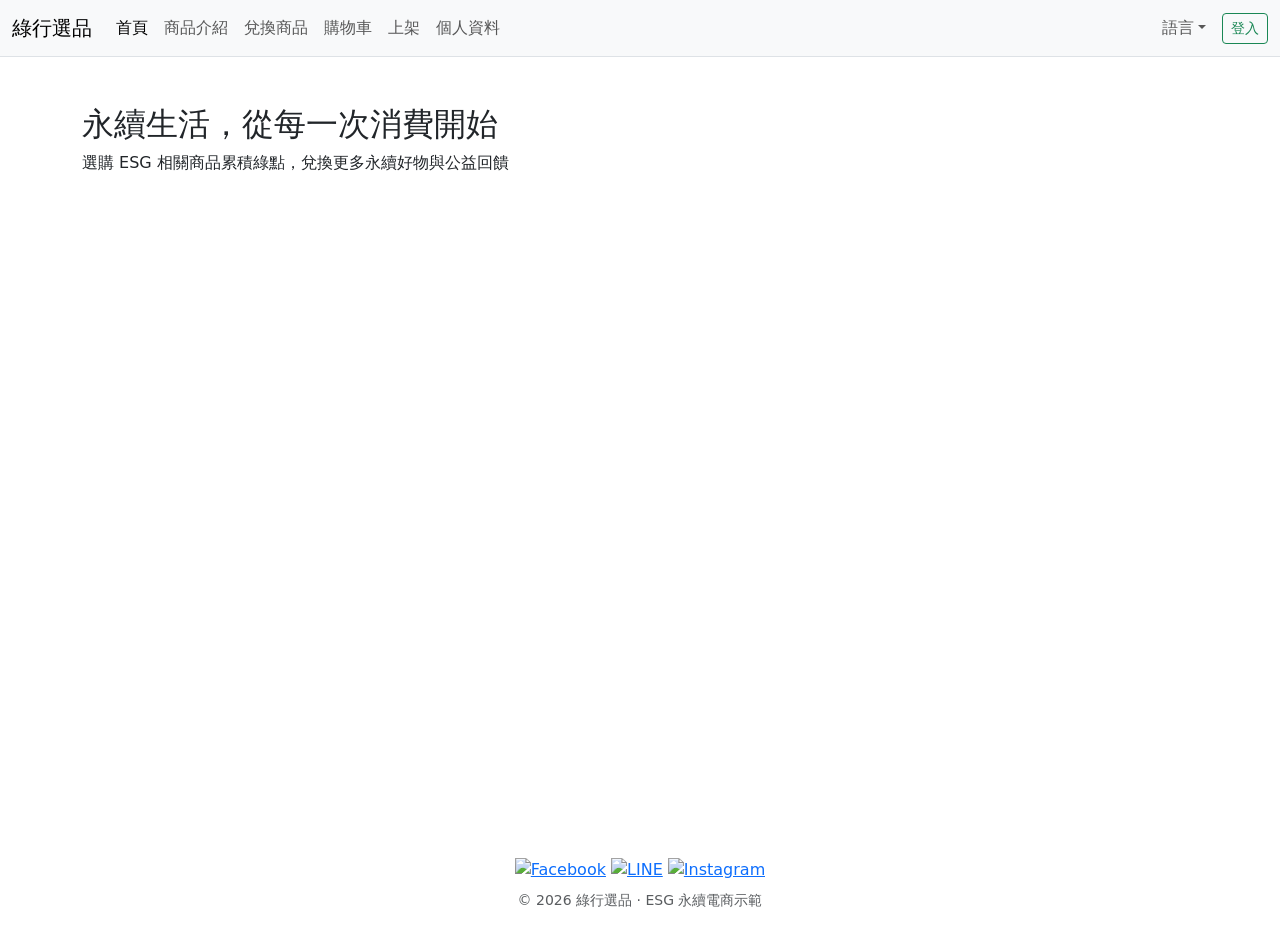
==== index.html @ 92b8b448 "Add files via upload" ====
<!DOCTYPE html>
<html lang="zh-Hant">

<head>
    <meta charset="UTF-8">
    <meta name="viewport" content="width=device-width, initial-scale=1.0">
    <title>ESG 永續選品｜首頁</title>
    <link href="https://cdn.jsdelivr.net/npm/bootstrap@5.3.0-alpha1/dist/css/bootstrap.min.css" rel="stylesheet">
    <link href="https://cdn.jsdelivr.net/npm/aos@2.3.4/dist/aos.css" rel="stylesheet">
    <link href="css/style.css" rel="stylesheet">
    <link href="css/components.css" rel="stylesheet">
</head>

<body data-page="home">
    <nav class="navbar navbar-expand-lg navbar-light bg-light border-bottom">
        <div class="container-fluid">
            <a class="navbar-brand" href="index.html" id="nav-brand">綠行選品</a>
            <button class="navbar-toggler" type="button" data-bs-toggle="collapse" data-bs-target="#navbarNav"
                aria-controls="navbarNav" aria-expanded="false" aria-label="Toggle navigation">
                <span class="navbar-toggler-icon"></span>
            </button>
            <div class="collapse navbar-collapse" id="navbarNav">
                <ul class="navbar-nav me-auto mb-2 mb-lg-0">
                    <li class="nav-item">
                        <a class="nav-link active" data-nav="home" href="index.html" id="nav-home"
                            aria-current="page">首頁</a>
                    </li>
                    <li class="nav-item">
                        <a class="nav-link" data-nav="products" href="products.html" id="nav-products">商品介紹</a>
                    </li>
                    <li class="nav-item">
                        <a class="nav-link" data-nav="redeem" href="redeem.html" id="nav-redeem">兌換商品</a>
                    </li>
                    <li class="nav-item">
                        <a class="nav-link" data-nav="cart" href="cart.html" id="nav-cart">購物車</a>
                    </li>
                    <li class="nav-item">
                        <a class="nav-link" data-nav="sell" href="sell.html" id="nav-sell">上架</a>
                    </li>
                    <li class="nav-item">
                        <a class="nav-link" data-nav="profile" href="profile.html" id="nav-profile">個人資料</a>
                    </li>
                </ul>
                <ul class="navbar-nav ms-auto align-items-lg-center flex-wrap gap-2">
                    <li class="nav-item dropdown">
                        <a class="nav-link dropdown-toggle" href="#" id="languageDropdown" role="button"
                            data-bs-toggle="dropdown" aria-expanded="false" data-i18n="nav.language">語言</a>
                        <ul class="dropdown-menu dropdown-menu-end" aria-labelledby="languageDropdown">
                            <li><a class="dropdown-item" href="#" data-set-lang="zh">中文</a></li>
                            <li><a class="dropdown-item" href="#" data-set-lang="en">English</a></li>
                        </ul>
                    </li>
                    <li class="nav-item py-1 py-lg-0">
                        <button type="button" class="btn btn-sm btn-outline-success text-nowrap" id="nav-auth-btn">登入</button>
                    </li>
                </ul>
            </div>
        </div>
    </nav>

    <main class="container mt-4">
        <div class="image-overlay mt-3">
            <img src="picture/index.webp" alt="" class="img-fluid rounded">
            <div class="overlay-text">
                <h2 id="welcome-text">永續生活，從每一次消費開始</h2>
                <p id="description-text">選購 ESG 相關商品累積綠點，兌換更多永續好物與公益回饋</p>
            </div>
        </div>

        <div class="container mt-5 new-section" data-aos="fade-up">
            <div class="row align-items-center">
                <div class="col-md-6" data-aos="fade-up" data-aos-delay="100">
                    <img src="picture/rollercoaster.jpg" alt="" class="img-fluid rounded shadow-sm">
                </div>
                <div class="col-md-6" data-aos="fade-up" data-aos-delay="200">
                    <span class="points-badge" id="badge-esg">Environment · Social · Governance</span>
                    <h3 class="section-heading" id="esg1">精選 ESG 商品，看得見的責任</h3>
                    <p id="esg2"></p>
                </div>
            </div>
        </div>

        <div class="container mt-5 new-section" data-aos="fade-up">
            <div class="row align-items-center">
                <div class="col-md-6 order-md-2" data-aos="fade-up" data-aos-delay="100">
                    <img src="picture/carousel.jpg" alt="" class="img-fluid rounded shadow-sm">
                </div>
                <div class="col-md-6 order-md-1" data-aos="fade-up" data-aos-delay="200">
                    <h3 class="section-heading" id="points1">購物累積綠點，兌換更聰明</h3>
                    <p id="points2"></p>
                </div>
            </div>
        </div>

        <div class="container mt-5 new-section" data-aos="fade-up">
            <div class="row align-items-center">
                <div class="col-md-6" data-aos="fade-up" data-aos-delay="100">
                    <img src="picture/food.avif" alt="" class="img-fluid rounded shadow-sm">
                </div>
                <div class="col-md-6" data-aos="fade-up" data-aos-delay="200">
                    <h3 class="section-heading" id="local1">食農與在地，低碳日常提案</h3>
                    <p id="local2"></p>
                </div>
            </div>
        </div>

        <div class="container mt-5 new-section" data-aos="fade-up">
            <div class="row align-items-center">
                <div class="col-md-6 order-md-2" data-aos="fade-up" data-aos-delay="100">
                    <h3 class="section-heading" id="redeem1">兌換專區：點數變成下一個好的行動</h3>
                    <p id="redeem2"></p>
                </div>
                <div class="col-md-6 order-md-1" data-aos="fade-up" data-aos-delay="200">
                    <img src="picture/souvenir.jfif" alt="" class="img-fluid rounded shadow-sm">
                </div>
            </div>
        </div>

        <section id="browse-products" class="mt-5 mb-5" data-aos="fade-up">
            <h2 class="section-heading mb-3" id="browse-title">商品瀏覽</h2>
            <p class="text-muted" id="browse-hint">更多品項見商品介紹頁（圖片可日後替換）。</p>
            <div class="row g-3 product-grid">
                <div class="col-md-4">
                    <a href="products.html" class="text-decoration-none text-reset">
                        <div class="card h-100 border-0 shadow-sm">
                            <img src="picture/薯條.jpg" class="card-img-top" alt="">
                            <div class="card-body">
                                <p class="card-text small text-muted mb-0">薯條 · $40</p>
                            </div>
                        </div>
                    </a>
                </div>
                <div class="col-md-4">
                    <a href="products.html" class="text-decoration-none text-reset">
                        <div class="card h-100 border-0 shadow-sm">
                            <img src="picture/飲料.jpg" class="card-img-top" alt="">
                            <div class="card-body">
                                <p class="card-text small text-muted mb-0">飲料 · $40</p>
                            </div>
                        </div>
                    </a>
                </div>
                <div class="col-md-4">
                    <a href="products.html" class="text-decoration-none text-reset">
                        <div class="card h-100 border-0 shadow-sm">
                            <img src="picture/水壺.jpg" class="card-img-top" alt="">
                            <div class="card-body">
                                <p class="card-text small text-muted mb-0">水壺 · $250</p>
                            </div>
                        </div>
                    </a>
                </div>
            </div>
        </section>
    </main>

    <footer class="site-footer text-center py-4">
        <div class="container">
            <div class="social-icons mb-2">
                <a href="#"><img src="https://img.icons8.com/ios-filled/24/000000/facebook-new.png" alt="Facebook" /></a>
                <a href="#"><img src="https://img.icons8.com/ios-filled/24/000000/line-me.png" alt="LINE" /></a>
                <a href="#"><img src="https://img.icons8.com/ios-filled/24/000000/instagram-new.png" alt="Instagram" /></a>
            </div>
            <p class="text-muted small mb-0">&copy; 2026 綠行選品 · ESG 永續電商示範</p>
        </div>
    </footer>

    <script src="https://cdn.jsdelivr.net/npm/bootstrap@5.3.0-alpha1/dist/js/bootstrap.bundle.min.js"></script>
    <script src="https://cdn.jsdelivr.net/npm/aos@2.3.4/dist/aos.js"></script>
    <script src="js/greenmart-core.js"></script>
    <script>
        (async function () {
            const lang = GreenMart.getLang();
            const t = await GreenMart.loadTranslations(lang);
            GreenMart.applyNavLabels(t);
            GreenMart.wireNavLang();
            GreenMart.setActiveNav();
            GreenMart.attachAuthNav(t);
            document.title = t.home.title;
            function set(id, text) {
                const node = document.getElementById(id);
                if (node) node.textContent = text;
            }
            set('welcome-text', t.home.welcome);
            set('description-text', t.home.description);
            set('badge-esg', t.home.badgeEsg);
            set('esg1', t.home.esg1);
            set('esg2', t.home.esg2);
            set('points1', t.home.points1);
            set('points2', t.home.points2);
            set('local1', t.home.local1);
            set('local2', t.home.local2);
            set('redeem1', t.home.redeem1);
            set('redeem2', t.home.redeem2);
            set('browse-title', t.home.browseTitle);
            set('browse-hint', t.home.browseHint);
            if (typeof AOS !== 'undefined') {
                AOS.init({ duration: 1000, easing: 'ease-in-out', once: false });
            }
        })();
    </script>
</body>

</html>
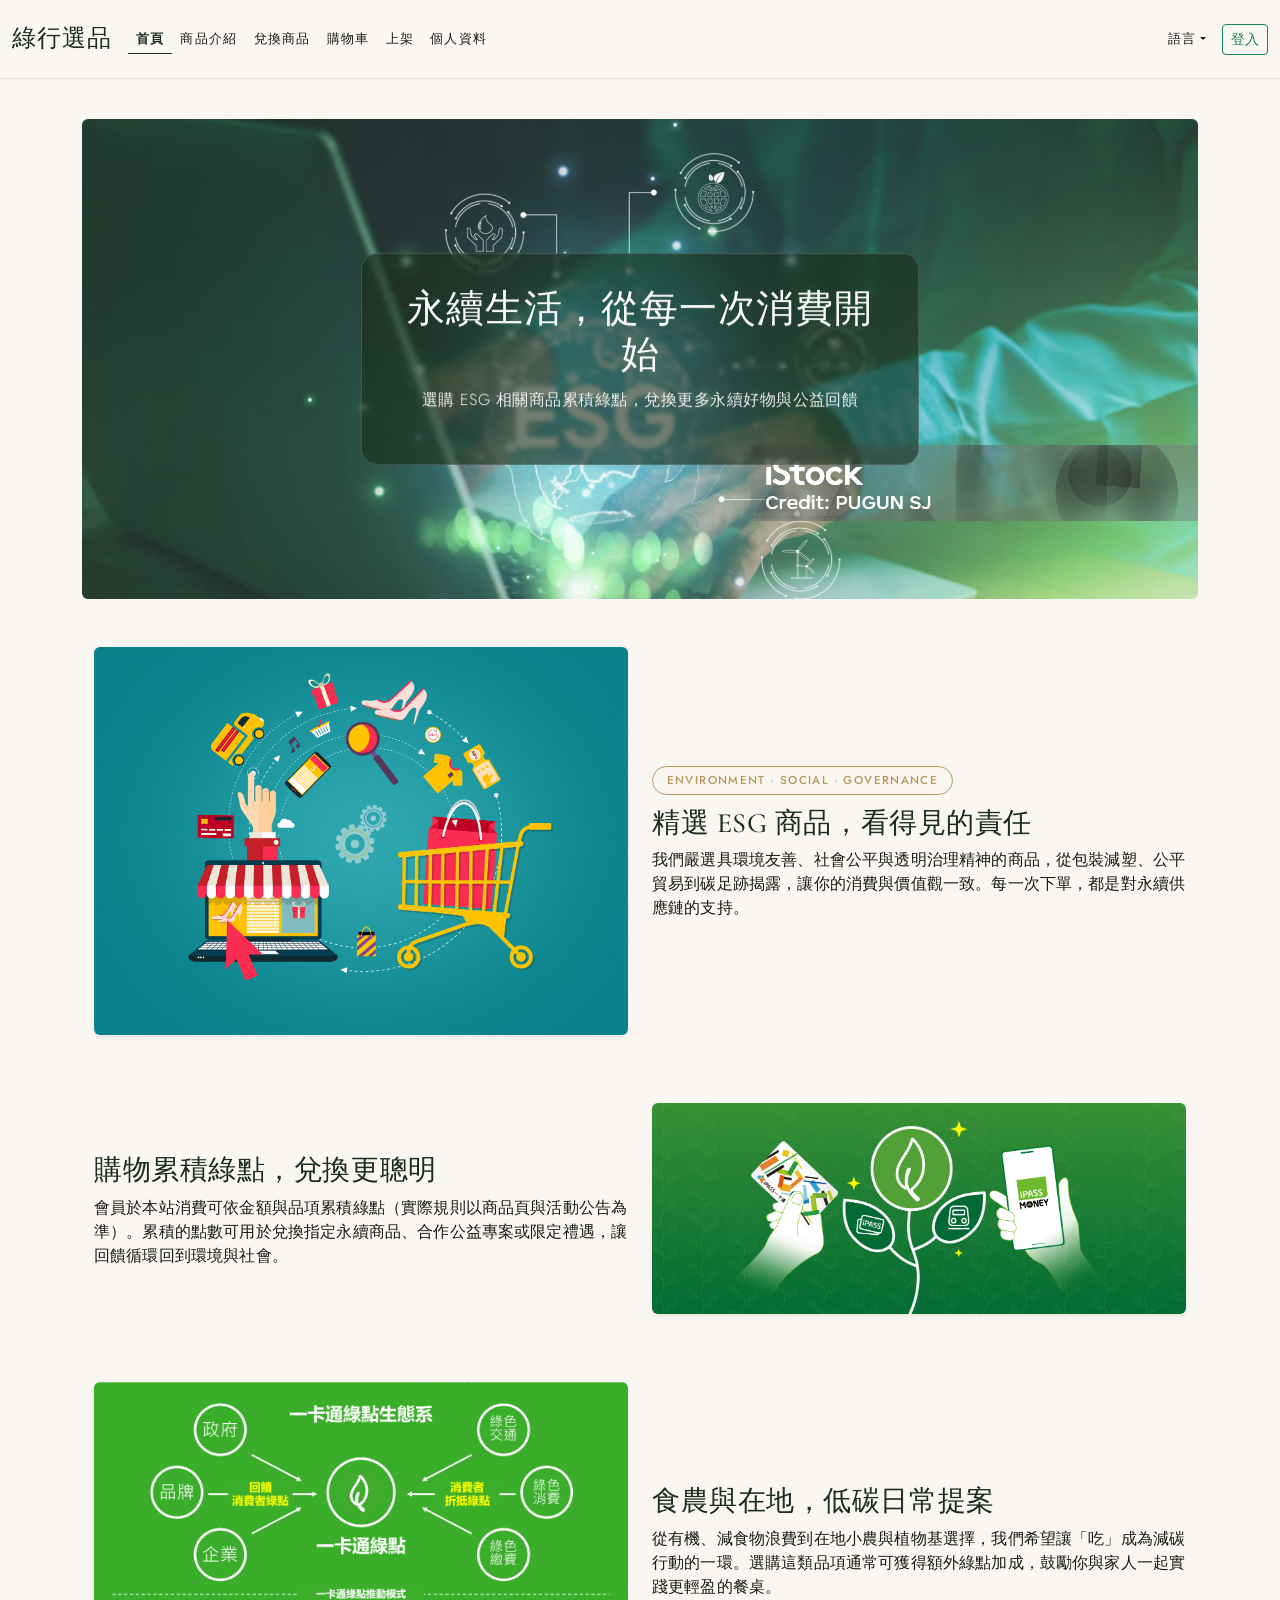
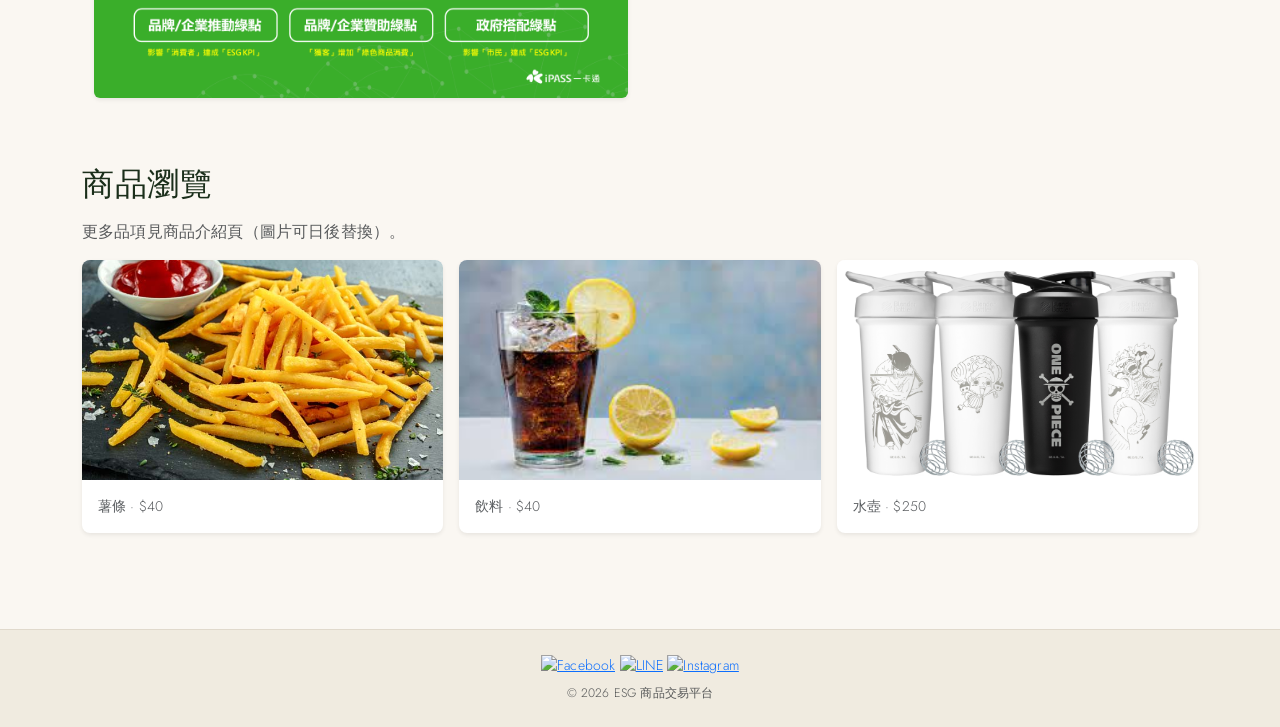
==== commit 420b1701: "更改index.html" ====
--- a/index.html
+++ b/index.html
@@ -4,7 +4,7 @@
 <head>
     <meta charset="UTF-8">
     <meta name="viewport" content="width=device-width, initial-scale=1.0">
-    <title>ESG 永續選品｜首頁</title>
+    <title>ESG 商品交易平台｜首頁</title>
     <link href="https://cdn.jsdelivr.net/npm/bootstrap@5.3.0-alpha1/dist/css/bootstrap.min.css" rel="stylesheet">
     <link href="https://cdn.jsdelivr.net/npm/aos@2.3.4/dist/aos.css" rel="stylesheet">
     <link href="css/style.css" rel="stylesheet">
@@ -14,7 +14,7 @@
 <body data-page="home">
     <nav class="navbar navbar-expand-lg navbar-light bg-light border-bottom">
         <div class="container-fluid">
-            <a class="navbar-brand" href="index.html" id="nav-brand">綠行選品</a>
+            <a class="navbar-brand" href="index.html" id="nav-brand">ESG 商品交易平台</a>
             <button class="navbar-toggler" type="button" data-bs-toggle="collapse" data-bs-target="#navbarNav"
                 aria-controls="navbarNav" aria-expanded="false" aria-label="Toggle navigation">
                 <span class="navbar-toggler-icon"></span>
@@ -29,7 +29,7 @@
                         <a class="nav-link" data-nav="products" href="products.html" id="nav-products">商品介紹</a>
                     </li>
                     <li class="nav-item">
-                        <a class="nav-link" data-nav="redeem" href="redeem.html" id="nav-redeem">兌換商品</a>
+                        <a class="nav-link" data-nav="redeem" href="redeem.html" id="nav-redeem">綠點兌換</a>
                     </li>
                     <li class="nav-item">
                         <a class="nav-link" data-nav="cart" href="cart.html" id="nav-cart">購物車</a>
@@ -70,12 +70,12 @@
         <div class="container mt-5 new-section" data-aos="fade-up">
             <div class="row align-items-center">
                 <div class="col-md-6" data-aos="fade-up" data-aos-delay="100">
-                    <img src="picture/rollercoaster.jpg" alt="" class="img-fluid rounded shadow-sm">
+                    <img src="picture/buyandsell.png" alt="" class="img-fluid rounded shadow-sm">
                 </div>
                 <div class="col-md-6" data-aos="fade-up" data-aos-delay="200">
                     <span class="points-badge" id="badge-esg">Environment · Social · Governance</span>
                     <h3 class="section-heading" id="esg1">精選 ESG 商品，看得見的責任</h3>
-                    <p id="esg2"></p>
+                    <p id="esg2">我們嚴選具環境友善、社會公平與透明治理精神的商品，從包裝減塑、公平貿易到碳足跡揭露，讓你的消費與價值觀一致。每一次下單，都是對永續供應鏈的支持。</p>
                 </div>
             </div>
         </div>
@@ -83,11 +83,11 @@
         <div class="container mt-5 new-section" data-aos="fade-up">
             <div class="row align-items-center">
                 <div class="col-md-6 order-md-2" data-aos="fade-up" data-aos-delay="100">
-                    <img src="picture/carousel.jpg" alt="" class="img-fluid rounded shadow-sm">
+                    <img src="picture/ipassmoney.png" alt="" class="img-fluid rounded shadow-sm">
                 </div>
                 <div class="col-md-6 order-md-1" data-aos="fade-up" data-aos-delay="200">
                     <h3 class="section-heading" id="points1">購物累積綠點，兌換更聰明</h3>
-                    <p id="points2"></p>
+                    <p id="points2">會員於本站消費可依金額與品項累積綠點（實際規則以商品頁與活動公告為準）。累積的點數可用於兌換指定永續商品、合作公益專案或限定禮遇，讓回饋循環回到環境與社會。</p>
                 </div>
             </div>
         </div>
@@ -95,30 +95,18 @@
         <div class="container mt-5 new-section" data-aos="fade-up">
             <div class="row align-items-center">
                 <div class="col-md-6" data-aos="fade-up" data-aos-delay="100">
-                    <img src="picture/food.avif" alt="" class="img-fluid rounded shadow-sm">
+                    <img src="picture/ecology.png" alt="" class="img-fluid rounded shadow-sm">
                 </div>
                 <div class="col-md-6" data-aos="fade-up" data-aos-delay="200">
                     <h3 class="section-heading" id="local1">食農與在地，低碳日常提案</h3>
-                    <p id="local2"></p>
-                </div>
-            </div>
-        </div>
-
-        <div class="container mt-5 new-section" data-aos="fade-up">
-            <div class="row align-items-center">
-                <div class="col-md-6 order-md-2" data-aos="fade-up" data-aos-delay="100">
-                    <h3 class="section-heading" id="redeem1">兌換專區：點數變成下一個好的行動</h3>
-                    <p id="redeem2"></p>
-                </div>
-                <div class="col-md-6 order-md-1" data-aos="fade-up" data-aos-delay="200">
-                    <img src="picture/souvenir.jfif" alt="" class="img-fluid rounded shadow-sm">
+                    <p id="local2">從有機、減食物浪費到在地小農與植物基選擇，我們希望讓「吃」成為減碳行動的一環。選購這類品項通常可獲得額外綠點加成，鼓勵你與家人一起實踐更輕盈的餐桌。</p>
                 </div>
             </div>
         </div>
 
         <section id="browse-products" class="mt-5 mb-5" data-aos="fade-up">
             <h2 class="section-heading mb-3" id="browse-title">商品瀏覽</h2>
-            <p class="text-muted" id="browse-hint">更多品項見商品介紹頁（圖片可日後替換）。</p>
+            <p class="text-muted" id="browse-hint">更多品項見商品介紹頁。</p>
             <div class="row g-3 product-grid">
                 <div class="col-md-4">
                     <a href="products.html" class="text-decoration-none text-reset">
@@ -161,7 +149,7 @@
                 <a href="#"><img src="https://img.icons8.com/ios-filled/24/000000/line-me.png" alt="LINE" /></a>
                 <a href="#"><img src="https://img.icons8.com/ios-filled/24/000000/instagram-new.png" alt="Instagram" /></a>
             </div>
-            <p class="text-muted small mb-0">&copy; 2026 綠行選品 · ESG 永續電商示範</p>
+            <p class="text-muted small mb-0">&copy; 2026 ESG 商品交易平台</p>
         </div>
     </footer>
 
@@ -170,32 +158,45 @@
     <script src="js/greenmart-core.js"></script>
     <script>
         (async function () {
-            const lang = GreenMart.getLang();
-            const t = await GreenMart.loadTranslations(lang);
-            GreenMart.applyNavLabels(t);
-            GreenMart.wireNavLang();
-            GreenMart.setActiveNav();
-            GreenMart.attachAuthNav(t);
-            document.title = t.home.title;
             function set(id, text) {
                 const node = document.getElementById(id);
                 if (node) node.textContent = text;
             }
-            set('welcome-text', t.home.welcome);
-            set('description-text', t.home.description);
-            set('badge-esg', t.home.badgeEsg);
-            set('esg1', t.home.esg1);
-            set('esg2', t.home.esg2);
-            set('points1', t.home.points1);
-            set('points2', t.home.points2);
-            set('local1', t.home.local1);
-            set('local2', t.home.local2);
-            set('redeem1', t.home.redeem1);
-            set('redeem2', t.home.redeem2);
-            set('browse-title', t.home.browseTitle);
-            set('browse-hint', t.home.browseHint);
-            if (typeof AOS !== 'undefined') {
-                AOS.init({ duration: 1000, easing: 'ease-in-out', once: false });
+            try {
+                const lang = GreenMart.getLang();
+                const t = await GreenMart.loadTranslations(lang);
+                GreenMart.applyNavLabels(t);
+                GreenMart.wireNavLang();
+                GreenMart.setActiveNav();
+                GreenMart.attachAuthNav(t);
+                document.title = t.home.title;
+                set('welcome-text', t.home.welcome);
+                set('description-text', t.home.description);
+                set('badge-esg', t.home.badgeEsg);
+                set('esg1', t.home.esg1);
+                set('esg2', t.home.esg2);
+                set('points1', t.home.points1);
+                set('points2', t.home.points2);
+                set('local1', t.home.local1);
+                set('local2', t.home.local2);
+                set('redeem1', t.home.redeem1);
+                set('redeem2', t.home.redeem2);
+                set('browse-title', t.home.browseTitle);
+                set('browse-hint', t.home.browseHint);
+            } catch (err) {
+                console.warn(
+                    '[ESG 商品交易平台] 無法載入 lang/*.json（用檔案總管雙擊開啟時常見）。請用 VS Code Live Server 等本機伺服器開啟，或略過語系仍會保留頁面預設文字。',
+                    err
+                );
+                GreenMart.wireNavLang();
+                GreenMart.setActiveNav();
+                GreenMart.attachAuthNav({
+                    nav: { authLogin: '登入', authLogout: '登出', language: '語言' },
+                });
+            } finally {
+                if (typeof AOS !== 'undefined') {
+                    AOS.init({ duration: 1000, easing: 'ease-in-out', once: false });
+                }
             }
         })();
     </script>
--- a/css/style.css
+++ b/css/style.css
@@ -0,0 +1,240 @@
+/* 綠行選品 — 共用樣式｜Elevare 風格 */
+@import url('https://fonts.googleapis.com/css2?family=Cormorant+Garamond:ital,wght@0,400;0,500;0,600;1,400;1,500&family=Jost:wght@300;400;500;600&display=swap');
+
+:root {
+    /* 主色：改為 Elevare 的奶油底 + 深橄欖綠 */
+    --esg-forest:   #1a2e1a;   /* 深森林綠（更深、更沉穩） */
+    --esg-sage:     #4a7c59;   /* 中調鼠尾草綠 */
+    --esg-mist:     #f5f0e8;   /* 溫暖奶油白（取代薄荷綠） */
+
+    /* 新增 Elevare 風格變數 */
+    --cream:        #faf7f2;   /* 頁面底色 */
+    --cream-dark:   #f0ebe0;   /* 次要底色 / footer */
+    --gold:         #b8985a;   /* 金色點綴 */
+    --text-dark:    #1a1a1a;
+    --text-muted:   #6b6b6b;
+    --border:       #e0d9cc;
+
+    --radius-sm:    4px;
+    --radius-md:    8px;
+    --radius-lg:    16px;
+
+    --font-serif:   'Cormorant Garamond', Georgia, serif;
+    --font-sans:    'Jost', 'Helvetica Neue', Arial, sans-serif;
+
+    --shadow-card:  0 2px 16px rgba(26, 46, 26, 0.08);
+    --shadow-hover: 0 8px 32px rgba(26, 46, 26, 0.14);
+
+    --transition:   0.25s ease;
+}
+
+/* ── 基礎版面 ── */
+body {
+    min-height: 100vh;
+    display: flex;
+    flex-direction: column;
+    background-color: var(--cream);
+    color: var(--text-dark);
+    font-family: var(--font-sans);
+    font-weight: 300;
+    letter-spacing: 0.01em;
+    -webkit-font-smoothing: antialiased;
+}
+
+main {
+    flex: 1;
+}
+
+/* ── 導覽列品牌 ── */
+.navbar {
+    background-color: var(--cream) !important;
+    border-bottom: 1px solid var(--border);
+    padding-top: 1rem;
+    padding-bottom: 1rem;
+}
+
+.navbar-brand {
+    font-family: var(--font-serif);
+    font-weight: 500;
+    font-size: 1.5rem;
+    letter-spacing: 0.04em;
+    color: var(--esg-forest) !important;
+}
+
+/* ── Hero 圖片覆蓋區 ── */
+.image-overlay {
+    position: relative;
+    text-align: center;
+    color: white;
+    overflow: hidden;
+}
+
+.image-overlay img {
+    width: 100%;
+    height: auto;
+    opacity: 0.88;
+    margin-bottom: 0;
+    object-fit: cover;
+    max-height: 480px;
+    display: block;
+}
+
+.overlay-text {
+    position: absolute;
+    top: 50%;
+    left: 50%;
+    transform: translate(-50%, -50%);
+    background-color: rgba(26, 46, 26, 0.62);
+    backdrop-filter: blur(2px);
+    padding: 2rem 2.5rem;
+    border-radius: var(--radius-lg);
+    max-width: min(88%, 600px);
+    border: 1px solid rgba(255, 255, 255, 0.15);
+}
+
+.overlay-text h2 {
+    font-family: var(--font-serif);
+    font-weight: 400;
+    font-size: clamp(1.6rem, 4vw, 2.4rem);
+    letter-spacing: 0.02em;
+    margin-bottom: 0.6rem;
+    line-height: 1.2;
+}
+
+.overlay-text h2 em {
+    font-style: italic;
+    color: #d4c49a; /* 金色調斜體 — Elevare 招牌 */
+}
+
+.overlay-text p {
+    margin-bottom: 1.25rem;
+    font-size: clamp(0.9rem, 2vw, 1rem);
+    opacity: 0.9;
+    font-weight: 300;
+    letter-spacing: 0.03em;
+}
+
+/* Elevare 風格的 CTA 按鈕 */
+.overlay-text .btn-cta {
+    display: inline-block;
+    padding: 0.6rem 1.75rem;
+    border: 1px solid rgba(255,255,255,0.7);
+    color: #fff;
+    background: transparent;
+    font-family: var(--font-sans);
+    font-size: 0.8rem;
+    font-weight: 500;
+    letter-spacing: 0.12em;
+    text-transform: uppercase;
+    text-decoration: none;
+    border-radius: 999px;
+    transition: background var(--transition), color var(--transition);
+}
+
+.overlay-text .btn-cta:hover {
+    background: rgba(255,255,255,0.18);
+    color: #fff;
+}
+
+/* ── 通用區塊 ── */
+.new-section img {
+    margin-bottom: 20px;
+    border-radius: var(--radius-md);
+}
+
+.section-heading {
+    font-family: var(--font-serif);
+    font-weight: 500;
+    color: var(--esg-forest);
+    letter-spacing: 0.02em;
+}
+
+.section-heading em {
+    font-style: italic;
+    color: var(--gold);
+}
+
+/* ── 積分徽章 → Elevare 質感標籤 ── */
+.points-badge {
+    display: inline-block;
+    background: transparent;
+    border: 1px solid var(--gold);
+    color: var(--gold);
+    font-family: var(--font-sans);
+    font-size: 0.72rem;
+    font-weight: 500;
+    letter-spacing: 0.12em;
+    text-transform: uppercase;
+    padding: 0.3rem 0.85rem;
+    border-radius: 999px;
+    margin-bottom: 0.75rem;
+}
+
+/* ── 頁尾 ── */
+.site-footer {
+    background: var(--cream-dark);
+    border-top: 1px solid var(--border);
+    margin-top: 3rem;
+    color: var(--text-muted);
+    font-size: 0.875rem;
+}
+/* ── Hero 覆蓋區 RWD ── */
+@media (max-width: 768px) {
+    .image-overlay img {
+        max-height: 380px;
+        min-height: 280px;
+    }
+
+    .overlay-text {
+        width: 88%;
+        max-width: 88%;
+        padding: 1rem 1.2rem;
+        border-radius: var(--radius-md);
+        box-sizing: border-box;
+        white-space: normal;
+        word-break: keep-all;
+        overflow-wrap: break-word;
+    }
+
+    .overlay-text h2 {
+        font-size: clamp(1.1rem, 5.5vw, 1.6rem);
+        margin-bottom: 0.4rem;
+        line-height: 1.4;
+        white-space: normal;
+        word-break: keep-all;
+    }
+
+    .overlay-text p {
+        font-size: clamp(0.78rem, 3.2vw, 0.9rem);
+        margin-bottom: 0.75rem;
+        line-height: 1.6;
+        white-space: normal;
+        word-break: keep-all;
+    }
+
+    .overlay-text .btn-cta {
+        font-size: 0.7rem;
+        padding: 0.45rem 1.1rem;
+    }
+}
+
+@media (max-width: 480px) {
+    .image-overlay img {
+        max-height: 320px;
+        min-height: 240px;
+    }
+
+    .overlay-text {
+        width: 92%;
+        max-width: 92%;
+        padding: 0.9rem 1rem;
+    }
+
+    .overlay-text h2 {
+        font-size: clamp(1rem, 5vw, 1.3rem);
+    }
+
+    .overlay-text p {
+        font-size: clamp(0.75rem, 3vw, 0.85rem);
+    }
+}
--- a/css/components.css
+++ b/css/components.css
@@ -0,0 +1,193 @@
+/* 元件：導覽列、Toast、商品卡、頁面區塊｜Elevare 風格 */
+
+/* ── 導覽列連結 ── */
+.navbar .nav-link {
+    font-family: var(--font-sans, 'Jost', sans-serif);
+    font-size: 0.8rem;
+    font-weight: 500;
+    letter-spacing: 0.1em;
+    text-transform: uppercase;
+    color: var(--text-dark, #1a1a1a);
+    padding: 0.4rem 0.75rem;
+    transition: color 0.2s ease;
+}
+
+.navbar .nav-link:hover {
+    color: var(--esg-sage, #4a7c59);
+}
+
+.navbar .nav-link.active {
+    color: var(--esg-forest, #1a2e1a) !important;
+    font-weight: 600;
+    /* 底線取代粗體強調 — Elevare 偏好細膩線條 */
+    border-bottom: 1.5px solid var(--esg-forest, #1a2e1a);
+    padding-bottom: calc(0.4rem - 1.5px);
+}
+
+/* ── 商品瀏覽區 ── */
+#browse-products .card,
+.product-grid .card {
+    border: 1px solid var(--border, #e0d9cc);
+    border-radius: var(--radius-md, 8px);
+    background: #fff;
+    transition: transform 0.25s ease, box-shadow 0.25s ease, border-color 0.25s ease;
+    overflow: hidden;
+}
+
+#browse-products .card:hover,
+.product-grid .card:hover {
+    transform: translateY(-3px);
+    box-shadow: var(--shadow-hover, 0 8px 32px rgba(26, 46, 26, 0.14));
+    border-color: transparent;
+}
+
+.product-grid .card-img-top {
+    object-fit: cover;
+    max-height: 220px;
+    background-color: var(--cream, #faf7f2); /* 商品圖底色 */
+}
+
+/* 商品廠牌小字（vendor label） */
+.product-grid .card-vendor,
+#browse-products .card-vendor {
+    font-family: var(--font-sans, 'Jost', sans-serif);
+    font-size: 0.68rem;
+    font-weight: 600;
+    letter-spacing: 0.14em;
+    text-transform: uppercase;
+    color: var(--text-muted, #6b6b6b);
+    margin-bottom: 0.25rem;
+}
+
+/* 商品名稱 */
+.product-grid .card-title,
+#browse-products .card-title {
+    font-family: var(--font-serif, 'Cormorant Garamond', serif);
+    font-size: 1.05rem;
+    font-weight: 500;
+    color: var(--text-dark, #1a1a1a);
+    line-height: 1.3;
+    margin-bottom: 0.4rem;
+}
+
+/* 商品價格 */
+.product-grid .card-price,
+#browse-products .card-price {
+    font-family: var(--font-sans, 'Jost', sans-serif);
+    font-size: 0.9rem;
+    font-weight: 400;
+    color: var(--esg-forest, #1a2e1a);
+}
+
+/* 加入購物車按鈕 — Elevare 極簡風格 */
+.product-grid .btn-add-cart,
+#browse-products .btn-add-cart {
+    display: inline-block;
+    width: 100%;
+    padding: 0.6rem 1rem;
+    background: var(--esg-forest, #1a2e1a);
+    color: #fff;
+    font-family: var(--font-sans, 'Jost', sans-serif);
+    font-size: 0.72rem;
+    font-weight: 500;
+    letter-spacing: 0.12em;
+    text-transform: uppercase;
+    border: none;
+    border-radius: var(--radius-sm, 4px);
+    cursor: pointer;
+    transition: background 0.2s ease, opacity 0.2s ease;
+}
+
+.product-grid .btn-add-cart:hover,
+#browse-products .btn-add-cart:hover {
+    background: var(--esg-sage, #4a7c59);
+}
+
+/* Coming Soon 狀態 */
+.product-grid .btn-coming-soon,
+#browse-products .btn-coming-soon {
+    display: inline-block;
+    width: 100%;
+    padding: 0.6rem 1rem;
+    background: transparent;
+    color: var(--text-muted, #6b6b6b);
+    font-family: var(--font-sans, 'Jost', sans-serif);
+    font-size: 0.72rem;
+    font-weight: 500;
+    letter-spacing: 0.12em;
+    text-transform: uppercase;
+    border: 1px solid var(--border, #e0d9cc);
+    border-radius: var(--radius-sm, 4px);
+    cursor: default;
+}
+
+/* ── 跑馬燈／公告列 ── */
+.announcement-bar {
+    background: var(--esg-forest, #1a2e1a);
+    color: #fff;
+    font-family: var(--font-sans, 'Jost', sans-serif);
+    font-size: 0.72rem;
+    font-weight: 500;
+    letter-spacing: 0.14em;
+    text-transform: uppercase;
+    padding: 0.55rem 0;
+    text-align: center;
+    overflow: hidden;
+    white-space: nowrap;
+}
+
+/* ── Toast 通知 ── */
+#toast-host {
+    z-index: 1090;
+}
+
+#toast-host .toast {
+    background: #fff;
+    border: 1px solid var(--border, #e0d9cc);
+    border-left: 3px solid var(--esg-sage, #4a7c59);
+    border-radius: var(--radius-md, 8px);
+    box-shadow: var(--shadow-card, 0 2px 16px rgba(26, 46, 26, 0.08));
+    font-family: var(--font-sans, 'Jost', sans-serif);
+    font-size: 0.875rem;
+    color: var(--text-dark, #1a1a1a);
+}
+
+/* ── 品牌標誌區（Our Partners） ── */
+.brand-logo-grid {
+    display: flex;
+    flex-wrap: wrap;
+    gap: 1.5rem;
+    align-items: center;
+    justify-content: center;
+    padding: 2rem 0;
+    border-top: 1px solid var(--border, #e0d9cc);
+    border-bottom: 1px solid var(--border, #e0d9cc);
+}
+
+.brand-logo-grid img {
+    max-height: 36px;
+    width: auto;
+    filter: grayscale(1) opacity(0.55);
+    transition: filter 0.2s ease;
+}
+
+.brand-logo-grid img:hover {
+    filter: grayscale(0) opacity(1);
+}
+
+/* ── 區塊標語（feature pills） ── */
+.feature-pill {
+    display: inline-flex;
+    align-items: center;
+    gap: 0.4rem;
+    font-family: var(--font-sans, 'Jost', sans-serif);
+    font-size: 0.78rem;
+    font-weight: 500;
+    letter-spacing: 0.08em;
+    text-transform: uppercase;
+    color: var(--esg-forest, #1a2e1a);
+    border: 1px solid var(--border, #e0d9cc);
+    border-radius: 999px;
+    padding: 0.4rem 1rem;
+    background: #fff;
+}
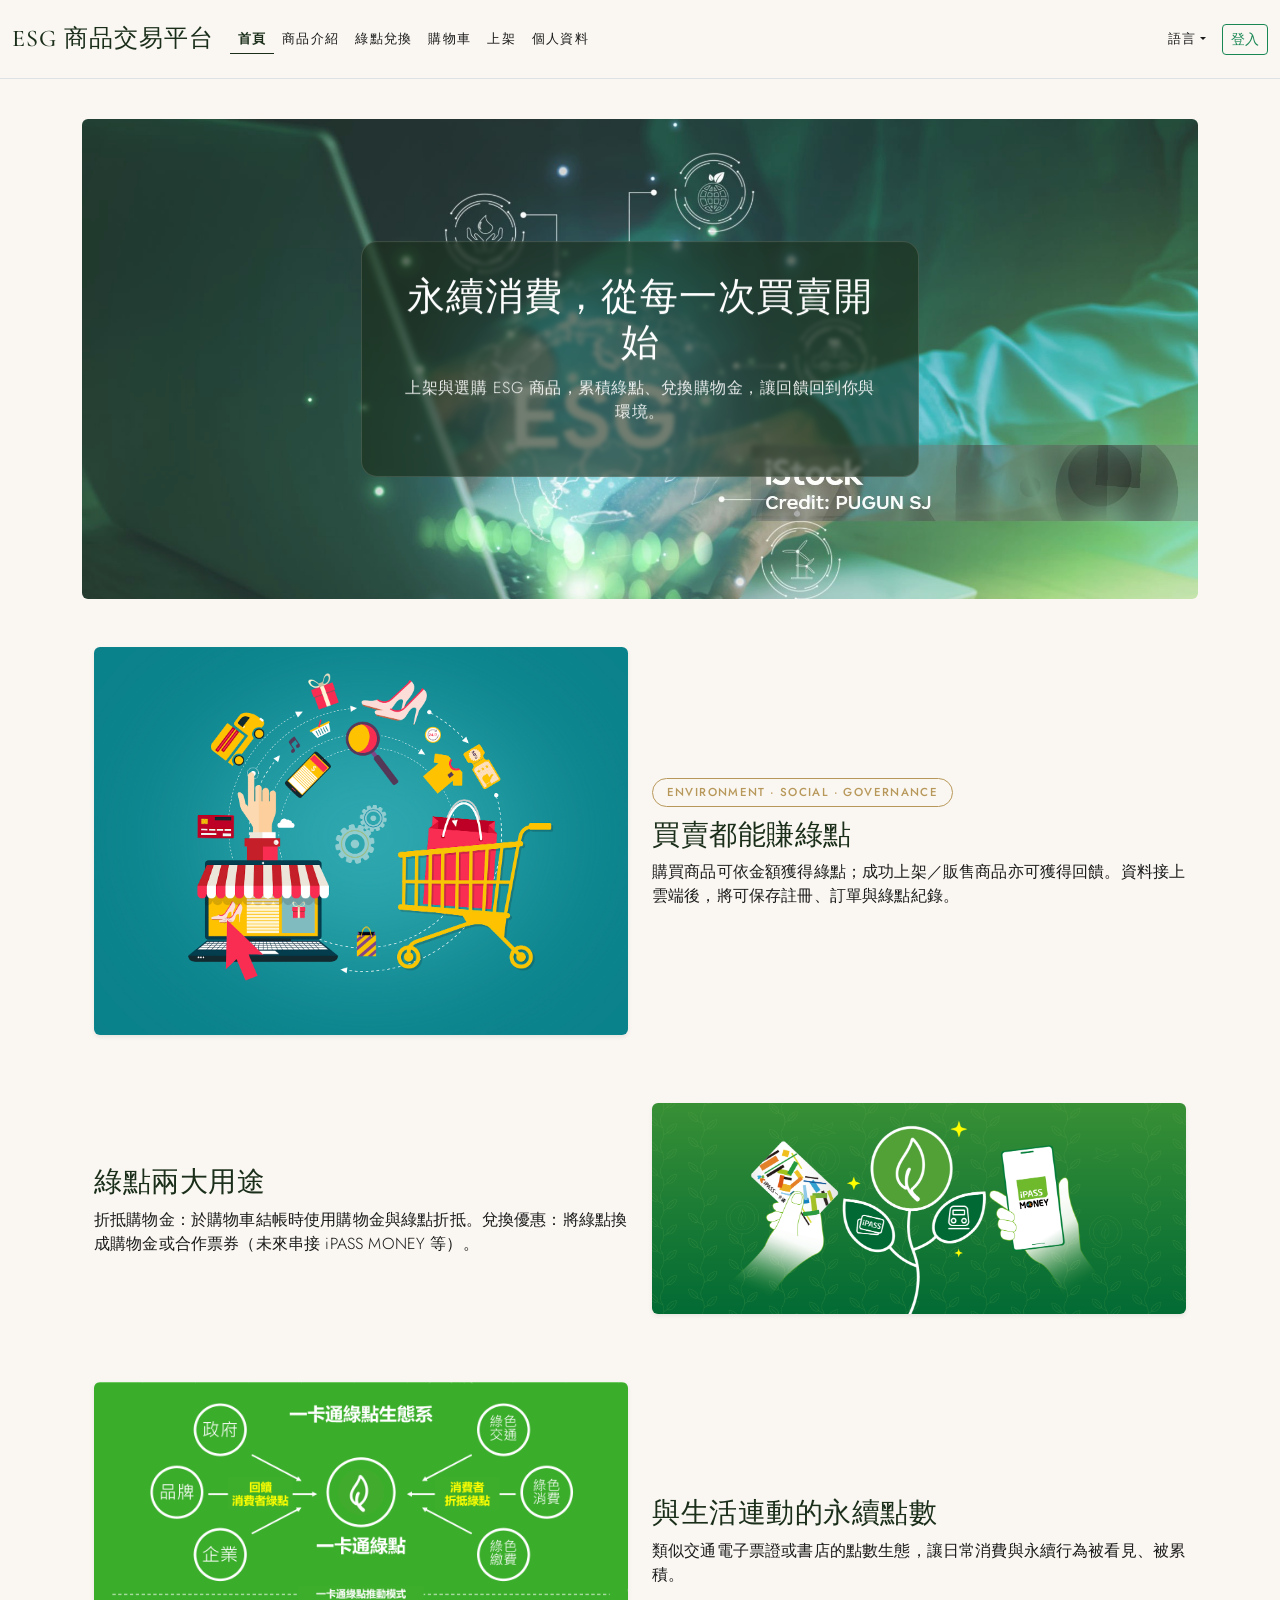
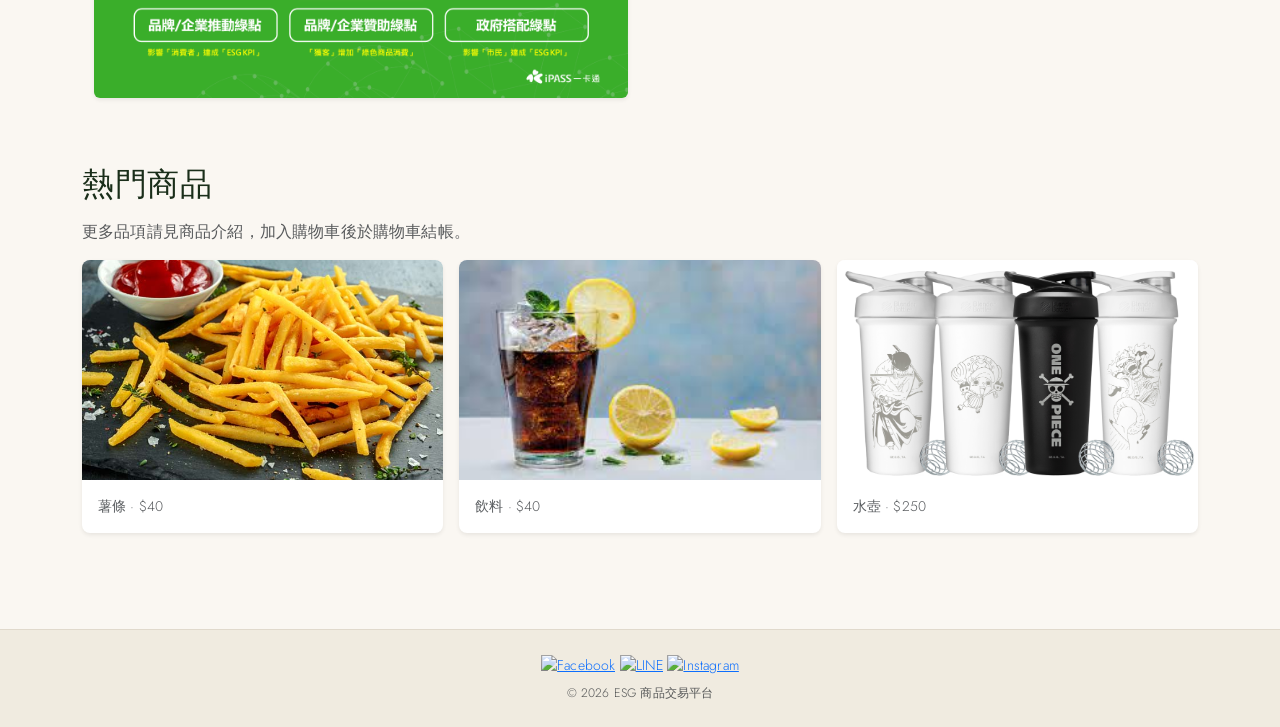
==== commit ae01fcd4: "product.html增加商品排序" ====
--- a/index.html
+++ b/index.html
@@ -169,6 +169,7 @@
                 GreenMart.wireNavLang();
                 GreenMart.setActiveNav();
                 GreenMart.attachAuthNav(t);
+                GreenMart.updateCartBadge();
                 document.title = t.home.title;
                 set('welcome-text', t.home.welcome);
                 set('description-text', t.home.description);
@@ -193,6 +194,7 @@
                 GreenMart.attachAuthNav({
                     nav: { authLogin: '登入', authLogout: '登出', language: '語言' },
                 });
+                GreenMart.updateCartBadge();
             } finally {
                 if (typeof AOS !== 'undefined') {
                     AOS.init({ duration: 1000, easing: 'ease-in-out', once: false });
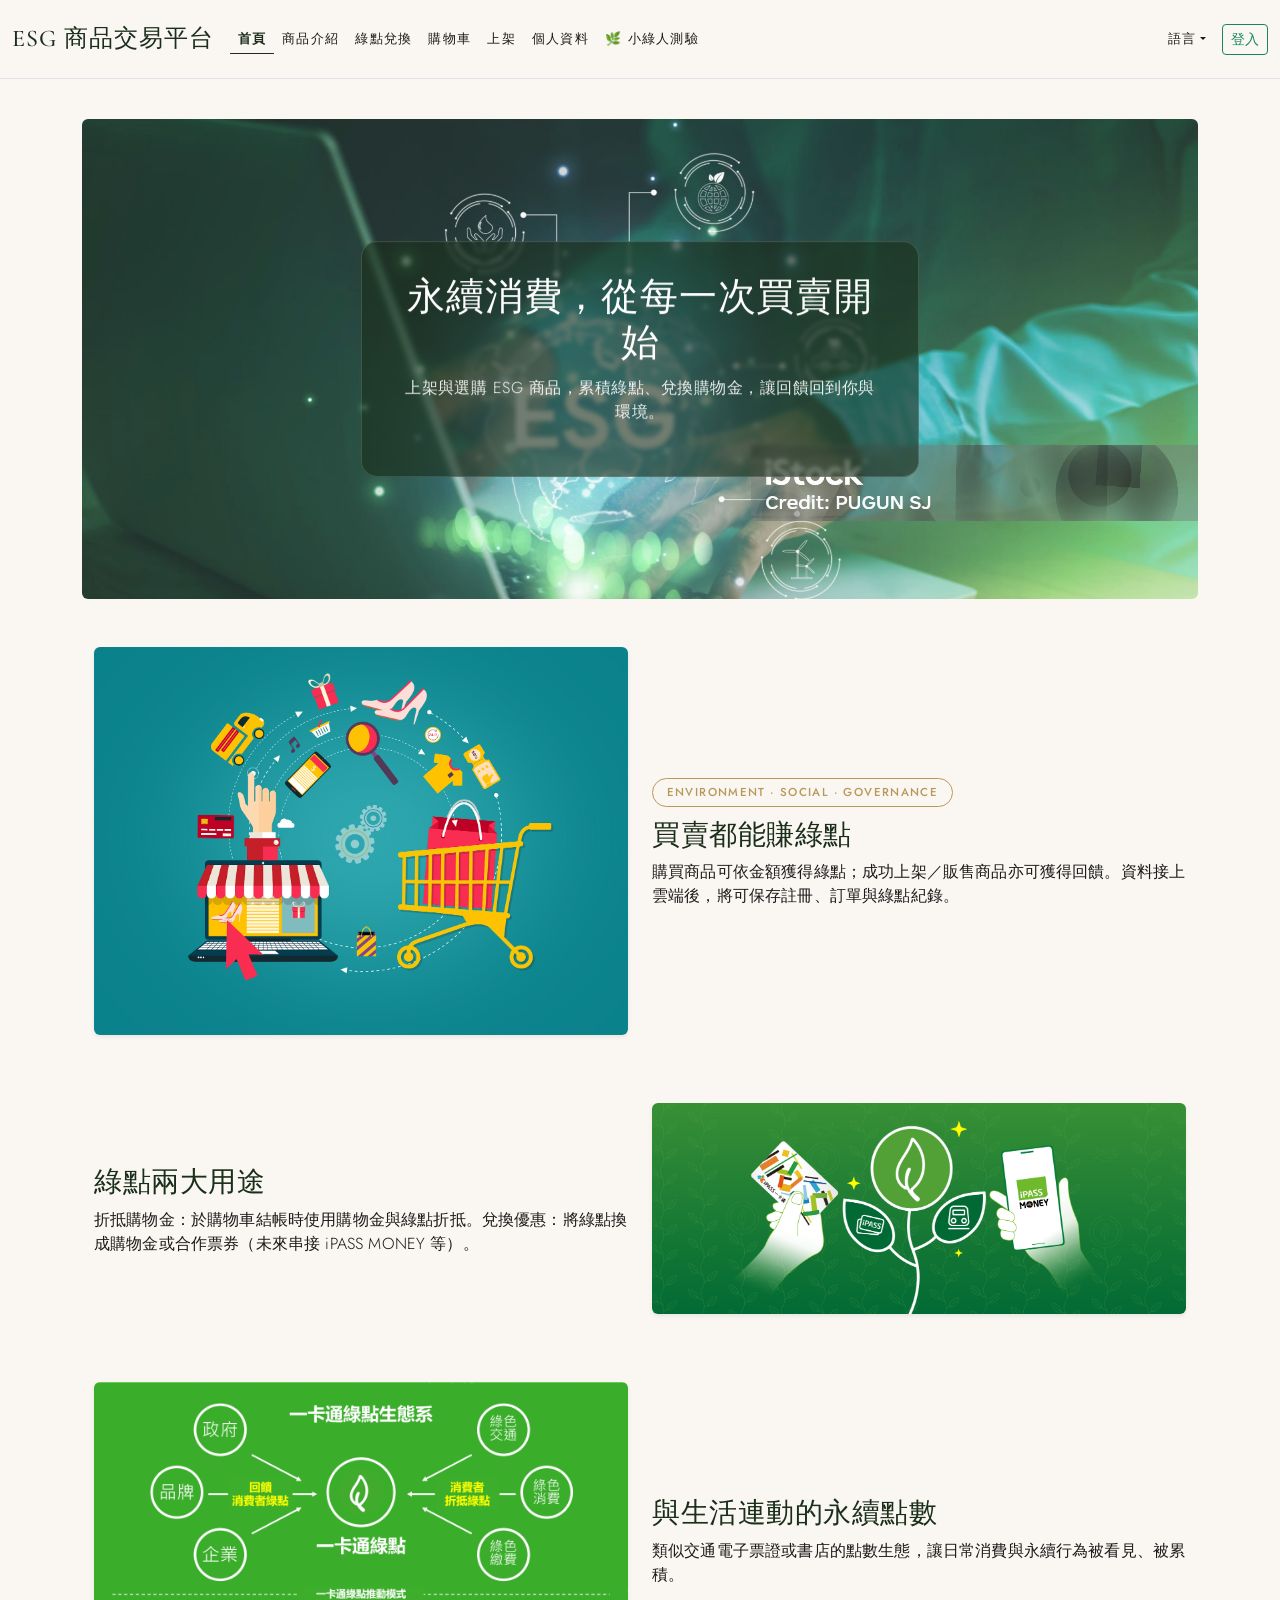
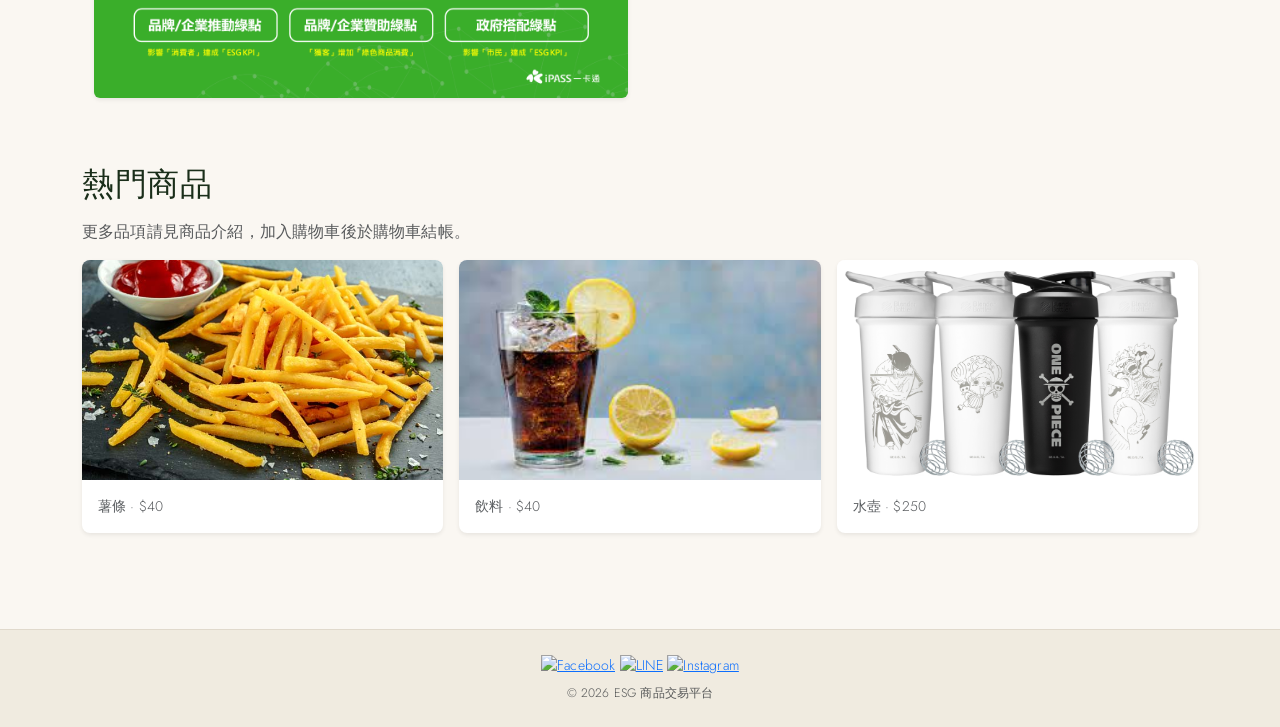
==== commit 778b6818: "新增quiz.html小綠人測驗" ====
--- a/index.html
+++ b/index.html
@@ -39,6 +39,9 @@
                     </li>
                     <li class="nav-item">
                         <a class="nav-link" data-nav="profile" href="profile.html" id="nav-profile">個人資料</a>
+                    </li>
+                    <li class="nav-item">
+                        <a class="nav-link" href="quiz.html">🌿 小綠人測驗</a>
                     </li>
                 </ul>
                 <ul class="navbar-nav ms-auto align-items-lg-center flex-wrap gap-2">
